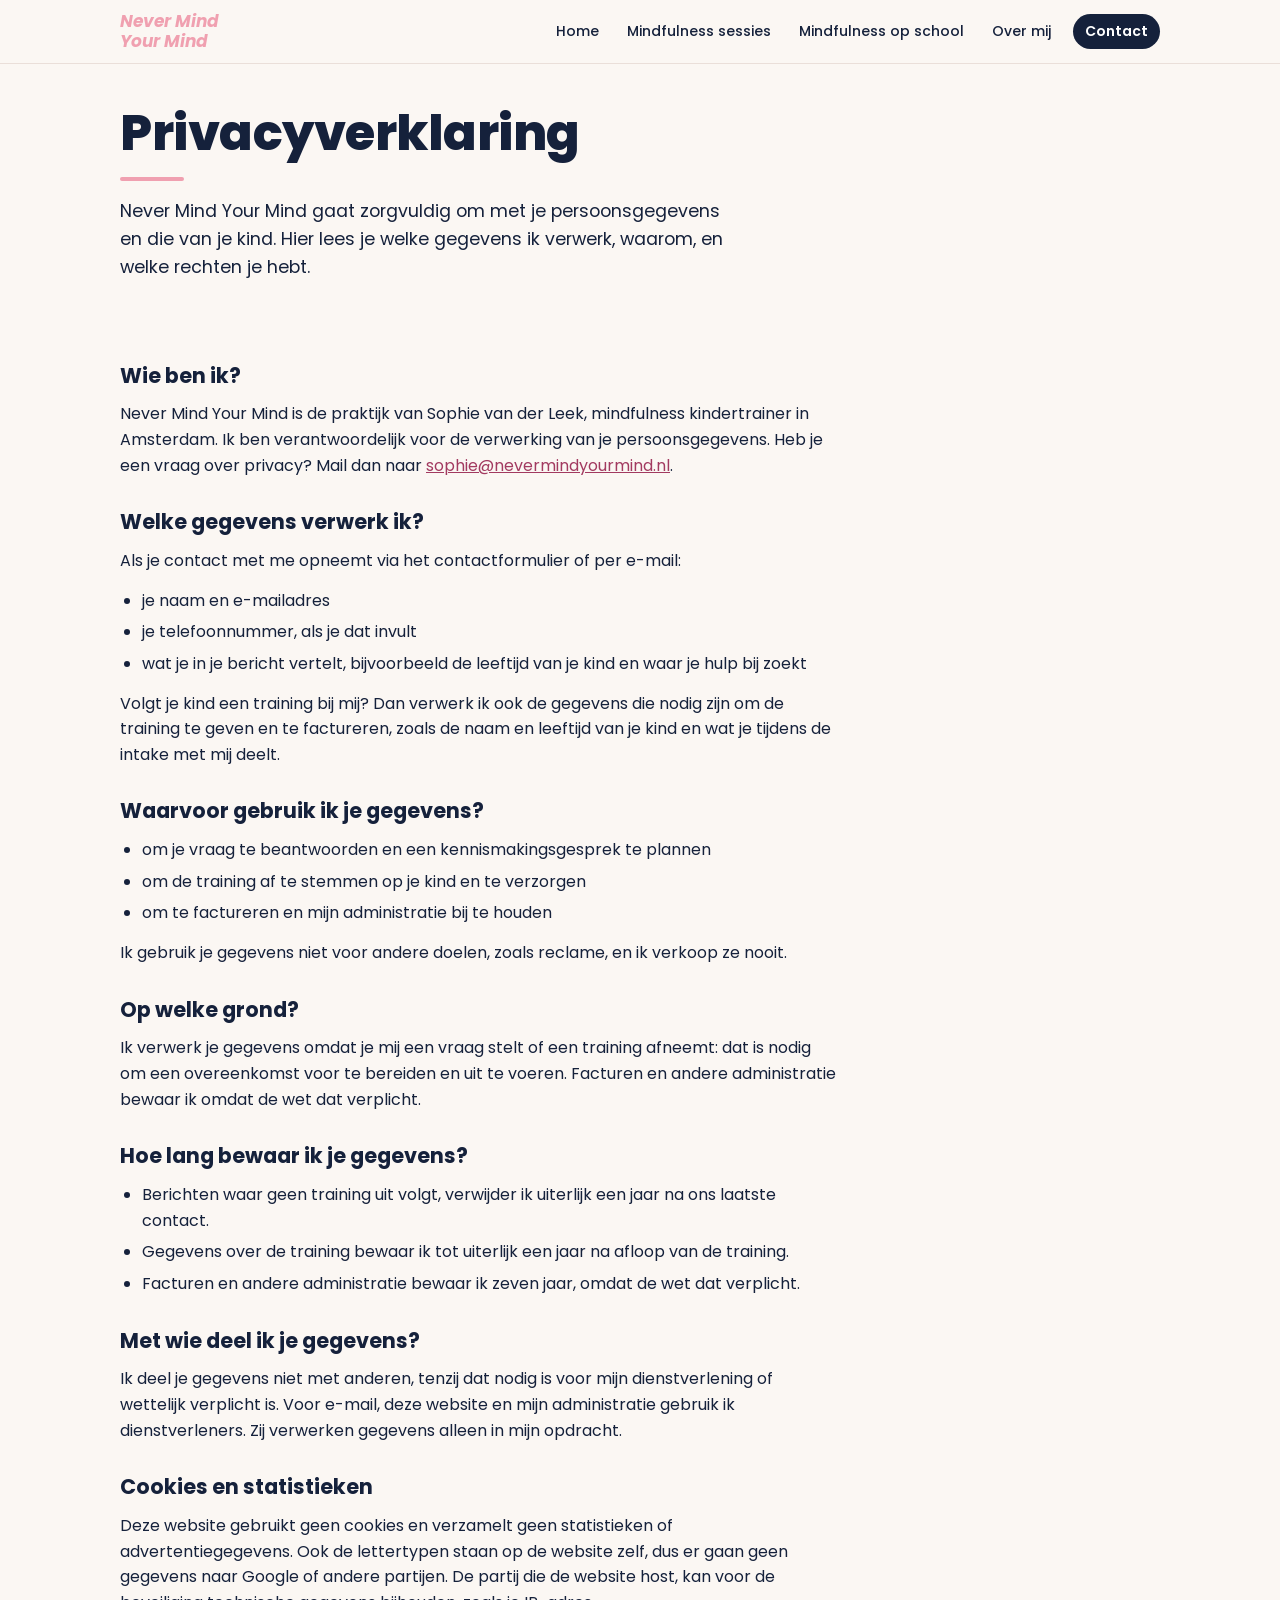
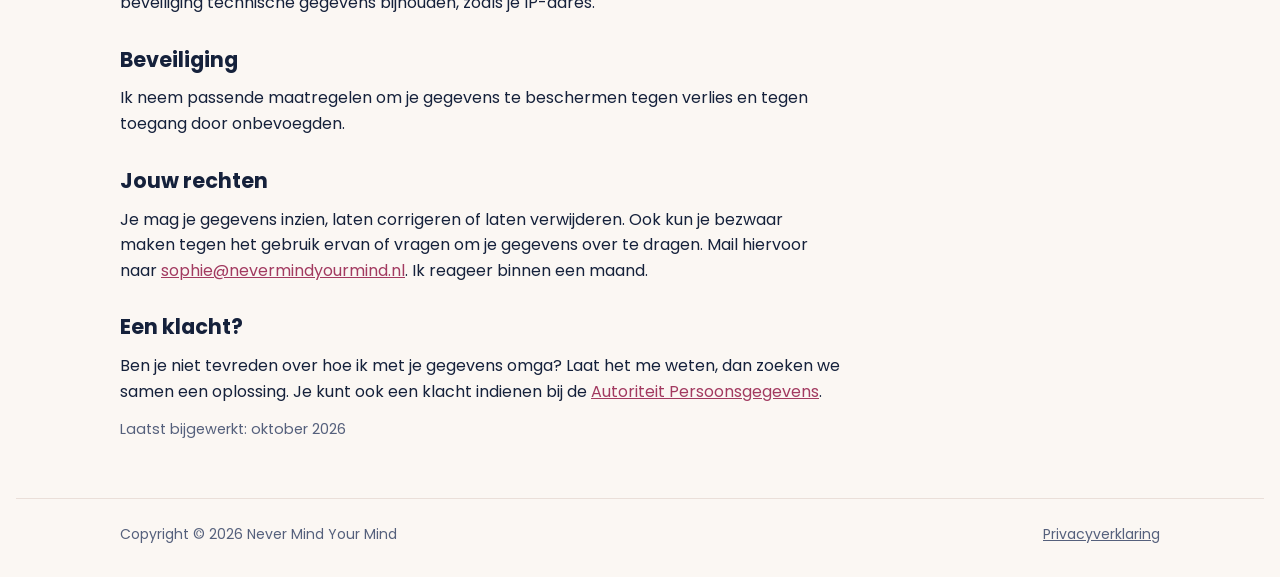
==== privacy.html @ e4d96033 "Eerste versie van de website Never Mind Your Mind Statische site op basis van het Claude-artifact: a" ====
<!doctype html>
<html lang="nl">
<head>
<meta charset="utf-8">
<meta name="viewport" content="width=device-width, initial-scale=1">
<title>Privacyverklaring | Never Mind Your Mind</title>
<meta name="description" content="Hoe Never Mind Your Mind omgaat met je persoonsgegevens en die van je kind.">
<link rel="canonical" href="https://nevermindyourmind.nl/privacy.html">
<meta name="theme-color" content="#FBF7F3" media="(prefers-color-scheme: light)">
<meta name="theme-color" content="#131A2C" media="(prefers-color-scheme: dark)">
<link rel="icon" href="favicon.ico" sizes="32x32">
<link rel="icon" href="favicon.png" type="image/png" sizes="192x192">
<link rel="apple-touch-icon" href="apple-touch-icon.png">
<link rel="stylesheet" href="assets/css/style.css">
</head>
<body>
<header class="site-header">
  <div class="wrap">
    <a class="brand" href="./">Never Mind<br>Your Mind</a>
    <nav aria-label="Hoofdmenu">
      <a href="./#home" data-nav="home">Home</a>
      <a href="./#praktijk" data-nav="praktijk">Mindfulness sessies</a>
      <a href="./#school" data-nav="school">Mindfulness op school</a>
      <a href="./#over-mij" data-nav="over-mij">Over mij</a>
      <a href="./#contact" data-nav="contact">Contact</a>
    </nav>
  </div>
</header>

<main class="wrap">
<section class="view">
  <div class="stack">
    <h1>Privacyverklaring</h1>
    <div class="rule"></div>
    <p class="lead">Never Mind Your Mind gaat zorgvuldig om met je persoonsgegevens en die van je kind. Hier lees je welke gegevens ik verwerk, waarom, en welke rechten je hebt.</p>
  </div>

  <div class="section prose">
    <h2>Wie ben ik?</h2>
    <p>Never Mind Your Mind is de praktijk van Sophie van der Leek, mindfulness kindertrainer in Amsterdam. Ik ben verantwoordelijk voor de verwerking van je persoonsgegevens. Heb je een vraag over privacy? Mail dan naar <a href="mailto:sophie@nevermindyourmind.nl">sophie@nevermindyourmind.nl</a>.</p>

    <h2>Welke gegevens verwerk ik?</h2>
    <p>Als je contact met me opneemt via het contactformulier of per e-mail:</p>
    <ul>
      <li>je naam en e-mailadres</li>
      <li>je telefoonnummer, als je dat invult</li>
      <li>wat je in je bericht vertelt, bijvoorbeeld de leeftijd van je kind en waar je hulp bij zoekt</li>
    </ul>
    <p>Volgt je kind een training bij mij? Dan verwerk ik ook de gegevens die nodig zijn om de training te geven en te factureren, zoals de naam en leeftijd van je kind en wat je tijdens de intake met mij deelt.</p>

    <h2>Waarvoor gebruik ik je gegevens?</h2>
    <ul>
      <li>om je vraag te beantwoorden en een kennismakingsgesprek te plannen</li>
      <li>om de training af te stemmen op je kind en te verzorgen</li>
      <li>om te factureren en mijn administratie bij te houden</li>
    </ul>
    <p>Ik gebruik je gegevens niet voor andere doelen, zoals reclame, en ik verkoop ze nooit.</p>

    <h2>Op welke grond?</h2>
    <p>Ik verwerk je gegevens omdat je mij een vraag stelt of een training afneemt: dat is nodig om een overeenkomst voor te bereiden en uit te voeren. Facturen en andere administratie bewaar ik omdat de wet dat verplicht.</p>

    <h2>Hoe lang bewaar ik je gegevens?</h2>
    <ul>
      <li>Berichten waar geen training uit volgt, verwijder ik uiterlijk een jaar na ons laatste contact.</li>
      <li>Gegevens over de training bewaar ik tot uiterlijk een jaar na afloop van de training.</li>
      <li>Facturen en andere administratie bewaar ik zeven jaar, omdat de wet dat verplicht.</li>
    </ul>

    <h2>Met wie deel ik je gegevens?</h2>
    <p>Ik deel je gegevens niet met anderen, tenzij dat nodig is voor mijn dienstverlening of wettelijk verplicht is. Voor e-mail, deze website en mijn administratie gebruik ik dienstverleners. Zij verwerken gegevens alleen in mijn opdracht.</p>

    <h2>Cookies en statistieken</h2>
    <p>Deze website gebruikt geen cookies en verzamelt geen statistieken of advertentiegegevens. Ook de lettertypen staan op de website zelf, dus er gaan geen gegevens naar Google of andere partijen. De partij die de website host, kan voor de beveiliging technische gegevens bijhouden, zoals je IP-adres.</p>

    <h2>Beveiliging</h2>
    <p>Ik neem passende maatregelen om je gegevens te beschermen tegen verlies en tegen toegang door onbevoegden.</p>

    <h2>Jouw rechten</h2>
    <p>Je mag je gegevens inzien, laten corrigeren of laten verwijderen. Ook kun je bezwaar maken tegen het gebruik ervan of vragen om je gegevens over te dragen. Mail hiervoor naar <a href="mailto:sophie@nevermindyourmind.nl">sophie@nevermindyourmind.nl</a>. Ik reageer binnen een maand.</p>

    <h2>Een klacht?</h2>
    <p>Ben je niet tevreden over hoe ik met je gegevens omga? Laat het me weten, dan zoeken we samen een oplossing. Je kunt ook een klacht indienen bij de <a href="https://www.autoriteitpersoonsgegevens.nl/">Autoriteit Persoonsgegevens</a>.</p>

    <p class="fnote">Laatst bijgewerkt: oktober 2026</p>
  </div>
</section>
</main>

<footer>
  <div class="wrap">
    <span>Copyright © 2026 Never Mind Your Mind</span>
    <!-- TODO: KvK-nummer toevoegen, bijv. <span>KvK 12345678</span> -->
    <a href="privacy.html" aria-current="page">Privacyverklaring</a>
  </div>
</footer>
</body>
</html>
---- assets/css/style.css ----
/* Layout: sticky header with five views (hash routed), soft pink and blue blocks as on the flyers. */

/* Poppins, self-hosted (SIL Open Font License, see assets/fonts/OFL.txt): no requests to Google. */
@font-face { font-family: 'Poppins'; font-style: normal; font-weight: 400; font-display: swap; src: url(../fonts/poppins-latin-400-normal.woff2) format('woff2'); }
@font-face { font-family: 'Poppins'; font-style: normal; font-weight: 500; font-display: swap; src: url(../fonts/poppins-latin-500-normal.woff2) format('woff2'); }
@font-face { font-family: 'Poppins'; font-style: normal; font-weight: 600; font-display: swap; src: url(../fonts/poppins-latin-600-normal.woff2) format('woff2'); }
@font-face { font-family: 'Poppins'; font-style: normal; font-weight: 700; font-display: swap; src: url(../fonts/poppins-latin-700-normal.woff2) format('woff2'); }
@font-face { font-family: 'Poppins'; font-style: italic; font-weight: 700; font-display: swap; src: url(../fonts/poppins-latin-700-italic.woff2) format('woff2'); }
@font-face { font-family: 'Poppins'; font-style: normal; font-weight: 800; font-display: swap; src: url(../fonts/poppins-latin-800-normal.woff2) format('woff2'); }

:root {
  --bg: #FBF7F3;
  --fg: #15213B;
  --muted: #55607C;
  --line: #EADFD9;
  --surface: #FFFFFF;
  --pink: #F0A0B0;
  --pink-soft: #FDE1E7;
  --blue-soft: #DDF1FB;
  --link: #A23A60;
  --btn-bg: #15213B;
  --btn-fg: #FFFFFF;
  --font: 'Poppins', system-ui, -apple-system, 'Segoe UI', sans-serif;
}
@media (prefers-color-scheme: dark) {
  :root:not([data-theme="light"]) {
    --bg: #131A2C; --fg: #EEF0F7; --muted: #A9B1C6; --line: #2B3550; --surface: #1B2338;
    --pink: #F0A0B0; --pink-soft: #3A2A3E; --blue-soft: #1E3347; --link: #F0A0B0;
    --btn-bg: #F0A0B0; --btn-fg: #15213B; color-scheme: dark;
  }
}
:root[data-theme="dark"] {
  --bg: #131A2C; --fg: #EEF0F7; --muted: #A9B1C6; --line: #2B3550; --surface: #1B2338;
  --pink: #F0A0B0; --pink-soft: #3A2A3E; --blue-soft: #1E3347; --link: #F0A0B0;
  --btn-bg: #F0A0B0; --btn-fg: #15213B; color-scheme: dark;
}
* { box-sizing: border-box; }
[hidden]:not([hidden=until-found i]) { display: none !important; }
img { max-width: 100%; height: auto; }
body {
  margin: 0;
  background: var(--bg); color: var(--fg); font-family: var(--font); font-size: 16px; line-height: 1.6;
  padding-left: max(16px, env(safe-area-inset-left, 0px));
  padding-right: max(16px, env(safe-area-inset-right, 0px));
}
body::before { content: ""; position: fixed; inset: 0 0 auto; height: env(safe-area-inset-top, 0px); z-index: 10; background: var(--bg); }
a { color: var(--link); }
h1, h2, h3 { text-wrap: balance; line-height: 1.15; margin: 0; }
p { margin: 0; }
.wrap { max-width: 1040px; margin-inline: auto; }

/* header */
.site-header { position: sticky; top: env(safe-area-inset-top, 0px); z-index: 5; background: var(--bg); border-bottom: 1px solid var(--line); margin-inline: calc(-1 * max(16px, env(safe-area-inset-left, 0px))); padding-inline: max(16px, env(safe-area-inset-left, 0px)); }
.site-header .wrap { display: flex; align-items: center; justify-content: space-between; gap: 12px 24px; flex-wrap: wrap; padding-block: 12px; }
.brand { font-weight: 700; font-style: italic; color: var(--pink); text-decoration: none; font-size: 17px; line-height: 1.15; }
nav { display: flex; flex-wrap: wrap; gap: 4px; }
nav a { text-decoration: none; color: var(--fg); font-size: 14px; font-weight: 500; padding: 6px 12px; border-radius: 999px; }
nav a:hover { background: var(--pink-soft); }
nav a[aria-current="page"] { background: var(--pink-soft); font-weight: 600; }
nav a[data-nav="contact"], nav a[data-nav="contact"]:hover, nav a[data-nav="contact"][aria-current="page"] { background: var(--btn-bg); color: var(--btn-fg); font-weight: 600; margin-left: 6px; }
a:focus-visible, button:focus-visible { outline: 3px solid var(--pink); outline-offset: 2px; }

/* sections */
.view { padding-block: 40px 56px; }
h1 { font-size: clamp(2rem, 5.2vw, 3.1rem); font-weight: 800; letter-spacing: -0.01em; }
h2 { font-size: clamp(1.45rem, 3.2vw, 1.9rem); font-weight: 700; }
h3 { font-size: 1.1rem; font-weight: 700; }
.lead { font-size: 1.1rem; color: var(--fg); max-width: 56ch; }
.stack { display: flex; flex-direction: column; gap: 16px; }
.hero { display: grid; grid-template-columns: minmax(0, 1.35fr) minmax(0, 0.65fr); gap: 40px 56px; align-items: center; }
.hero .stack { gap: 20px; }
.rule { width: 64px; height: 4px; background: var(--pink); border-radius: 2px; }
.photo { width: 100%; max-width: 300px; aspect-ratio: 292 / 312; object-fit: cover; border-radius: 0 0 0 46px; justify-self: end; display: block; }
.btn { display: inline-block; background: var(--btn-bg); color: var(--btn-fg); text-decoration: none; font-weight: 600; padding: 13px 24px; border-radius: 999px; font-size: 15px; width: fit-content; }
.btn:hover { filter: brightness(1.12); }
.btn.ghost { background: transparent; color: var(--fg); border: 2px solid var(--fg); padding: 11px 22px; }
.actions { display: flex; flex-wrap: wrap; gap: 12px; }

.section { margin-top: 64px; display: flex; flex-direction: column; gap: 24px; }
.duo { display: grid; grid-template-columns: repeat(auto-fit, minmax(min(100%, 300px), 1fr)); gap: 20px; }
.block { border-radius: 22px; padding: 28px; display: flex; flex-direction: column; gap: 14px; min-width: 0; }
.block.pink { background: var(--pink-soft); }
.block.blue { background: var(--blue-soft); }
.block p, .block li { font-size: 15.5px; }
.link-more { font-weight: 600; margin-top: auto; }
ul.dots { list-style: none; padding: 0; margin: 0; display: flex; flex-direction: column; gap: 9px; }
ul.dots li { position: relative; padding-left: 22px; }
ul.dots li::before { content: ""; position: absolute; left: 4px; top: 0.62em; width: 7px; height: 7px; border-radius: 50%; background: var(--fg); }

.facts { display: flex; flex-wrap: wrap; background: var(--surface); border-radius: 36px; padding: 10px 14px; box-shadow: 0 2px 10px rgba(21,33,59,0.06); margin-top: 32px; }
.fact { flex: 1 1 180px; padding: 10px 18px; min-width: 0; }
.fact + .fact { border-left: 1px solid var(--line); }
.fact b { display: block; font-size: 15px; }
.fact span { font-size: 13.5px; color: var(--muted); }

.skills { display: grid; grid-template-columns: repeat(auto-fit, minmax(min(100%, 320px), 1fr)); gap: 0 48px; }
.skill { border-top: 1px solid var(--line); padding: 18px 0; display: flex; flex-direction: column; gap: 4px; }
.skill p { color: var(--muted); font-size: 15.5px; }

.chips { list-style: none; padding: 0; margin: 0; display: grid; grid-template-columns: repeat(auto-fit, minmax(min(100%, 280px), 1fr)); gap: 10px; }
.chips li { display: flex; align-items: center; gap: 10px; background: var(--surface); border-radius: 999px; padding: 10px 18px 10px 12px; font-size: 15.5px; line-height: 1.3; box-shadow: 0 1px 6px rgba(21,33,59,0.05); }
.chips li::before { content: "\2713"; flex: none; width: 24px; height: 24px; border-radius: 50%; background: var(--pink); color: #15213B; font-size: 13px; font-weight: 700; display: grid; place-items: center; }
.duo.two { grid-template-columns: repeat(2, minmax(0, 1fr)); }
@media (max-width: 700px) { .duo.two { grid-template-columns: minmax(0, 1fr); } }
.photo.sq { aspect-ratio: 1 / 1; }
.photo.ph { aspect-ratio: 292 / 312; display: grid; place-items: center; text-align: center; padding: 20px; font-size: 14px; color: var(--muted); background: var(--blue-soft); border: 2px dashed var(--pink); }
.photo.ph.pink { background: var(--pink-soft); }
.cform { display: flex; flex-direction: column; gap: 16px; background: var(--surface); border-radius: 22px; padding: 28px; box-shadow: 0 2px 10px rgba(21,33,59,0.06); }
.cform label { display: flex; flex-direction: column; gap: 6px; font-weight: 600; font-size: 15px; min-width: 0; }
.cform input, .cform select, .cform textarea { font: inherit; font-weight: 400; font-size: 16px; color: var(--fg); background: var(--bg); border: 2px solid var(--line); border-radius: 14px; padding: 12px 14px; width: 100%; min-width: 0; }
.cform textarea { resize: vertical; }
.cform input:focus, .cform select:focus, .cform textarea:focus { outline: 3px solid var(--pink); outline-offset: 1px; border-color: var(--fg); }
.cform .invalid { border-color: var(--link); }
.frow { display: grid; grid-template-columns: repeat(auto-fit, minmax(min(100%, 240px), 1fr)); gap: 16px; }
.factions { display: flex; flex-wrap: wrap; align-items: center; gap: 12px 18px; }
.cform button.btn { border: 0; cursor: pointer; font-family: inherit; }
.fnote { font-size: 14.5px; color: var(--muted); }
@media (max-width: 760px) { .cform { padding: 20px; } }
.reviews { position: relative; display: grid; grid-template-columns: repeat(2, minmax(0, 1fr)); column-gap: 48px; align-content: start; background: var(--blue-soft); border-radius: 28px; padding: 40px 44px 84px; }
.reviews blockquote { display: none; background: transparent; padding: 0; margin: 0; }
.reviews blockquote.is-active { display: flex; }
@media (prefers-reduced-motion: no-preference) { .reviews blockquote.is-active { animation: fade .35s ease-out; } }
.reviews blockquote p { font-size: 1rem; line-height: 1.65; }
.slider-ui { position: absolute; left: 44px; right: 44px; bottom: 26px; display: flex; align-items: center; justify-content: space-between; gap: 16px; }
.nav-btn { width: 42px; height: 42px; border-radius: 50%; border: 2px solid var(--fg); background: var(--surface); color: var(--fg); font: inherit; font-size: 22px; line-height: 1; cursor: pointer; display: grid; place-items: center; padding: 0 0 3px; }
.dots { display: flex; flex-wrap: wrap; gap: 4px; justify-content: center; }
.dot { width: 26px; height: 26px; border: 0; background: transparent; cursor: pointer; display: grid; place-items: center; padding: 0; }
.dot::before { content: ""; width: 10px; height: 10px; border-radius: 50%; background: var(--fg); opacity: .28; }
.dot[aria-current="true"]::before { opacity: 1; }
@media (max-width: 760px) { .reviews { grid-template-columns: minmax(0, 1fr); padding: 28px 22px 80px; } .slider-ui { left: 22px; right: 22px; } }
blockquote { margin: 0; display: flex; flex-direction: column; gap: 14px; min-width: 0; }
blockquote p { font-size: 15px; }
blockquote cite { font-style: normal; font-weight: 600; font-size: 14px; }

.step { display: flex; align-items: center; gap: 12px; }
.step-no { flex: none; width: 34px; height: 34px; border-radius: 50%; background: var(--surface); display: grid; place-items: center; font-weight: 700; font-size: 15px; }
.price { margin-top: auto; padding-top: 10px; display: flex; flex-wrap: wrap; align-items: baseline; gap: 4px 12px; border-top: 1px solid rgba(21,33,59,.15); }
.price b { font-size: 2rem; font-weight: 800; line-height: 1.1; }
.price span { font-size: 14px; color: var(--muted); }
.cta-band { background: var(--pink-soft); border-radius: 28px; padding: 36px; display: flex; flex-direction: column; gap: 16px; align-items: flex-start; }
.about { display: grid; grid-template-columns: minmax(0, 0.7fr) minmax(0, 1.3fr); gap: 40px 56px; align-items: start; }
.about img { width: 100%; max-width: 320px; aspect-ratio: 4 / 5; object-fit: cover; border-radius: 24px; display: block; }
.copy-row { display: flex; flex-wrap: wrap; align-items: center; gap: 10px 14px; }
.copy-row code { font-family: var(--font); font-size: 1.15rem; font-weight: 600; word-break: break-word; }
.copy { font: inherit; font-size: 14px; font-weight: 600; background: var(--surface); color: var(--fg); border: 2px solid var(--line); border-radius: 999px; padding: 6px 16px; cursor: pointer; }
footer { border-top: 1px solid var(--line); padding-block: 24px 32px; color: var(--muted); font-size: 14px; }
footer .wrap { display: flex; flex-wrap: wrap; justify-content: space-between; gap: 6px 24px; }
footer a { color: var(--muted); }
h1[tabindex="-1"]:focus { outline: none; }

/* privacy page */
.prose { max-width: 72ch; display: flex; flex-direction: column; gap: 14px; }
.prose h2 { font-size: 1.3rem; margin-top: 18px; }
.prose ul { margin: 0; padding-left: 22px; display: flex; flex-direction: column; gap: 6px; }

@media (max-width: 760px) {
  .hero, .about { grid-template-columns: minmax(0, 1fr); }
  .photo { justify-self: start; max-width: 240px; }
  .fact + .fact { border-left: 0; border-top: 1px solid var(--line); }
  .view { padding-block: 28px 40px; }
  .block { padding: 22px; }
  .cta-band { padding: 26px; }
}
@media (prefers-reduced-motion: no-preference) { .view { animation: fade .25s ease-out; } }
@keyframes fade { from { opacity: .0; } to { opacity: 1; } }
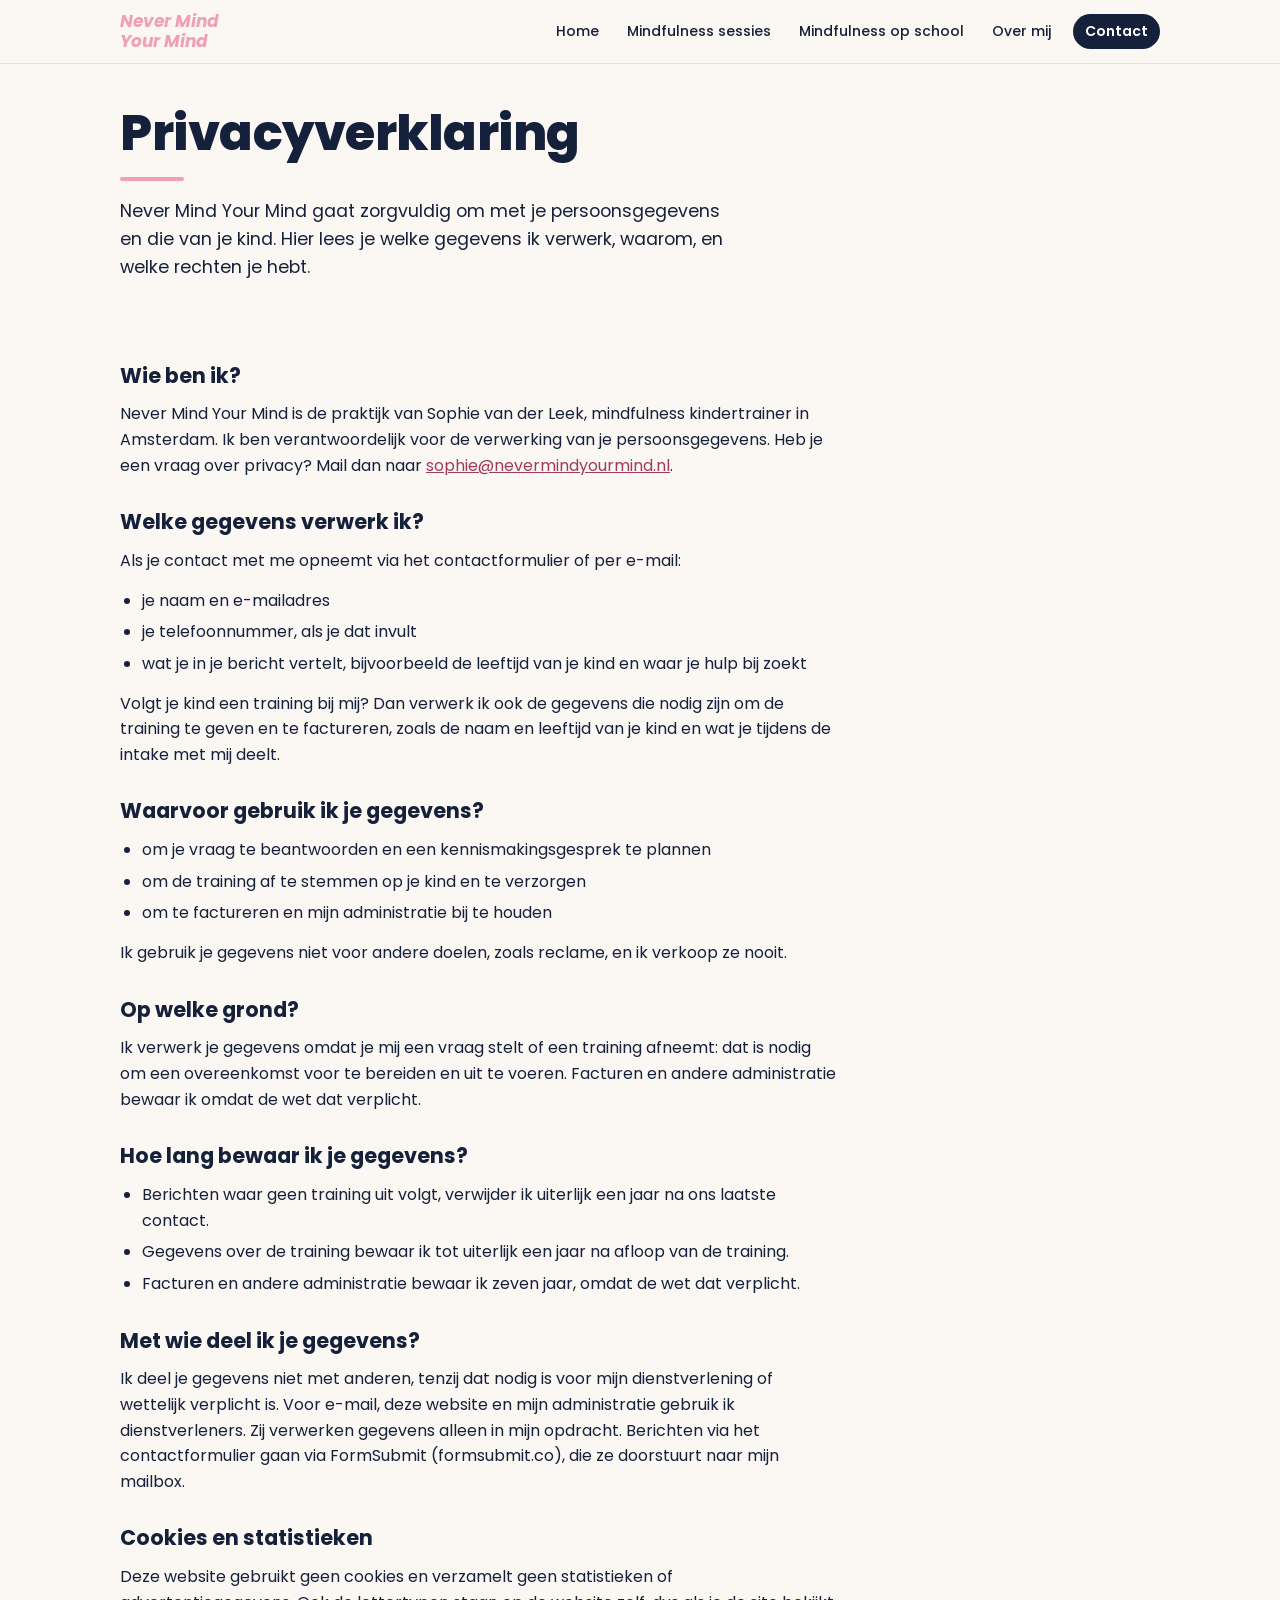
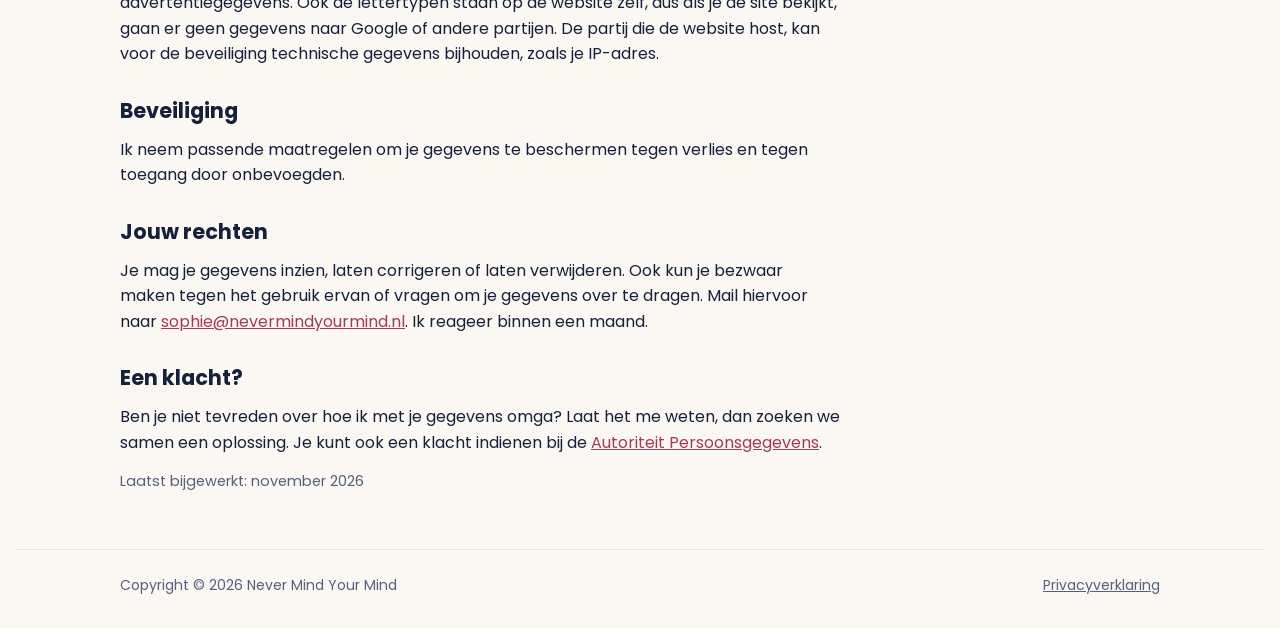
==== commit c402e318: "Contactformulier verstuurt berichten naar sophie@nevermindyourmind.nl Het formulier stuurt berichten" ====
--- a/privacy.html
+++ b/privacy.html
@@ -67,10 +67,10 @@
     </ul>
 
     <h2>Met wie deel ik je gegevens?</h2>
-    <p>Ik deel je gegevens niet met anderen, tenzij dat nodig is voor mijn dienstverlening of wettelijk verplicht is. Voor e-mail, deze website en mijn administratie gebruik ik dienstverleners. Zij verwerken gegevens alleen in mijn opdracht.</p>
+    <p>Ik deel je gegevens niet met anderen, tenzij dat nodig is voor mijn dienstverlening of wettelijk verplicht is. Voor e-mail, deze website en mijn administratie gebruik ik dienstverleners. Zij verwerken gegevens alleen in mijn opdracht. Berichten via het contactformulier gaan via FormSubmit (formsubmit.co), die ze doorstuurt naar mijn mailbox.</p>
 
     <h2>Cookies en statistieken</h2>
-    <p>Deze website gebruikt geen cookies en verzamelt geen statistieken of advertentiegegevens. Ook de lettertypen staan op de website zelf, dus er gaan geen gegevens naar Google of andere partijen. De partij die de website host, kan voor de beveiliging technische gegevens bijhouden, zoals je IP-adres.</p>
+    <p>Deze website gebruikt geen cookies en verzamelt geen statistieken of advertentiegegevens. Ook de lettertypen staan op de website zelf, dus als je de site bekijkt, gaan er geen gegevens naar Google of andere partijen. De partij die de website host, kan voor de beveiliging technische gegevens bijhouden, zoals je IP-adres.</p>
 
     <h2>Beveiliging</h2>
     <p>Ik neem passende maatregelen om je gegevens te beschermen tegen verlies en tegen toegang door onbevoegden.</p>
@@ -81,7 +81,7 @@
     <h2>Een klacht?</h2>
     <p>Ben je niet tevreden over hoe ik met je gegevens omga? Laat het me weten, dan zoeken we samen een oplossing. Je kunt ook een klacht indienen bij de <a href="https://www.autoriteitpersoonsgegevens.nl/">Autoriteit Persoonsgegevens</a>.</p>
 
-    <p class="fnote">Laatst bijgewerkt: oktober 2026</p>
+    <p class="fnote">Laatst bijgewerkt: november 2026</p>
   </div>
 </section>
 </main>
--- a/assets/css/style.css
+++ b/assets/css/style.css
@@ -114,6 +114,8 @@
 .frow { display: grid; grid-template-columns: repeat(auto-fit, minmax(min(100%, 240px), 1fr)); gap: 16px; }
 .factions { display: flex; flex-wrap: wrap; align-items: center; gap: 12px 18px; }
 .cform button.btn { border: 0; cursor: pointer; font-family: inherit; }
+.cform button.btn:disabled { opacity: .6; cursor: progress; }
+.cform .hp { position: absolute; left: -10000px; width: 1px; height: 1px; overflow: hidden; }
 .fnote { font-size: 14.5px; color: var(--muted); }
 @media (max-width: 760px) { .cform { padding: 20px; } }
 .reviews { position: relative; display: grid; grid-template-columns: repeat(2, minmax(0, 1fr)); column-gap: 48px; align-content: start; background: var(--blue-soft); border-radius: 28px; padding: 40px 44px 84px; }
